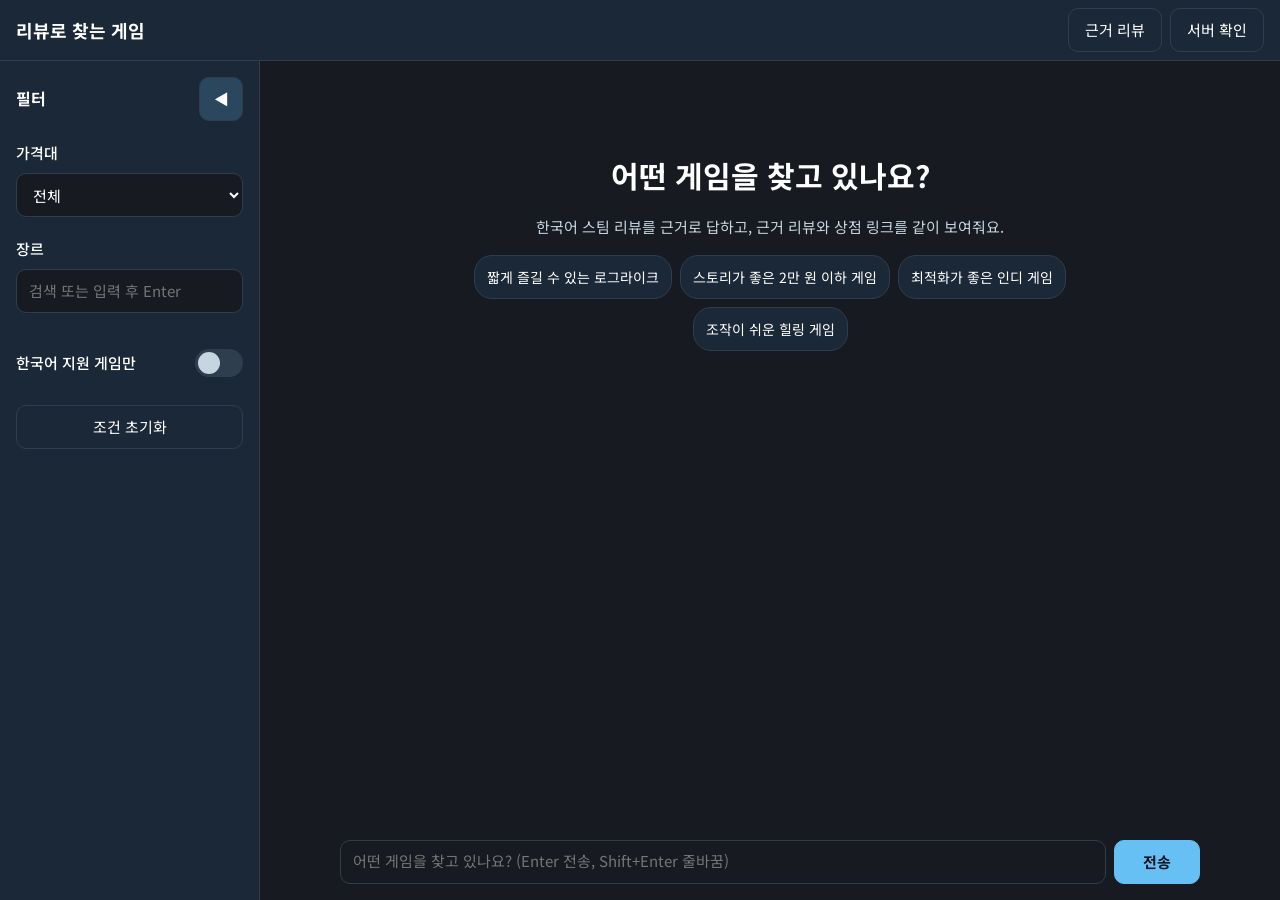
==== frontend/index.html @ 446d55ec "Add frontend Co-Authored-By: Claude Sonnet 5.5 <noreply@anthropic.com>" ====
<!DOCTYPE html>
<html lang="ko">
<head>
  <meta charset="UTF-8">
  <meta name="viewport" content="width=device-width, initial-scale=1">
  <title>리뷰로 찾는 게임</title>
  <link rel="preconnect" href="https://fonts.googleapis.com">
  <link rel="preconnect" href="https://fonts.gstatic.com" crossorigin>
  <link href="https://fonts.googleapis.com/css2?family=Noto+Sans+KR:wght@400;500;700&display=swap" rel="stylesheet">
  <link rel="stylesheet" href="css/style.css">
</head>
<body>
  <header class="header">
    <button id="btn-filter" class="btn btn-ghost only-mobile" aria-controls="filters" aria-expanded="false">필터</button>
    <h1 class="brand">리뷰로 찾는 게임</h1>
    <div class="header-actions">
      <button id="btn-panel" class="btn" aria-controls="panel" aria-expanded="false">근거 리뷰</button>
      <button id="btn-health" class="btn">서버 확인</button>
    </div>
  </header>

  <div class="main">
    <aside id="filters" class="filters" aria-label="필터">
      <div class="filters-body">
      <div class="filters-head">
        <h2>필터</h2>
        <button id="btn-filter-fold" class="btn btn-icon only-desktop" aria-controls="filters" aria-expanded="true" aria-label="필터 접기/펴기"><span aria-hidden="true">◀</span></button>
        <button id="btn-filter-close" class="btn btn-icon only-mobile" aria-label="필터 닫기">✕</button>
      </div>

      <div class="field">
        <label for="price-select">가격대</label>
        <select id="price-select"></select>
        <div id="price-custom" class="price-custom" hidden>
          <input id="price-min" type="number" min="0" step="1000" inputmode="numeric" placeholder="최소(원)" aria-label="최소 가격">
          <span aria-hidden="true">~</span>
          <input id="price-max" type="number" min="0" step="1000" inputmode="numeric" placeholder="최대(원)" aria-label="최대 가격">
        </div>
        <p id="price-warn" class="warn" role="alert" hidden>최소 가격이 최대 가격보다 커요. 값을 확인해 주세요.</p>
      </div>

      <div class="field">
        <label for="genre-input">장르</label>
        <div class="combo">
          <input id="genre-input" type="text" autocomplete="off" placeholder="검색 또는 입력 후 Enter"
                 role="combobox" aria-expanded="false" aria-controls="genre-list">
          <ul id="genre-list" class="combo-list" role="listbox" hidden></ul>
        </div>
        <div id="genre-chips" class="chips"></div>
      </div>

      <div class="field row">
        <label for="korean-only">한국어 지원 게임만</label>
        <input id="korean-only" class="switch" type="checkbox" role="switch">
      </div>

      <button id="btn-reset" class="btn btn-block">조건 초기화</button>
      </div>
    </aside>

    <main class="chat">
      <div id="scroll" class="scroll">
        <div id="applied" class="applied" aria-live="polite"></div>
        <section id="welcome" class="welcome"></section>
        <div id="messages" class="messages" aria-live="polite"></div>
      </div>
      <div class="composer">
        <div id="suggest" class="chips suggest"></div>
        <form id="form" class="form">
          <textarea id="input" rows="1" placeholder="어떤 게임을 찾고 있나요? (Enter 전송, Shift+Enter 줄바꿈)" aria-label="질문 입력"></textarea>
          <button id="btn-send" class="btn btn-primary" type="submit">전송</button>
        </form>
      </div>
    </main>

    <aside id="panel" class="panel" aria-label="근거 리뷰" hidden>
      <div class="panel-head">
        <h2>근거 리뷰</h2>
        <button id="btn-panel-close" class="btn btn-icon" aria-label="근거 리뷰 닫기">✕</button>
      </div>
      <div id="panel-body" class="panel-body"></div>
    </aside>
  </div>

  <div id="scrim" class="scrim" hidden></div>
  <div id="toast" class="toast" role="status" aria-live="polite" hidden></div>

  <script src="js/data.js"></script>
  <script src="js/app.js"></script>
</body>
</html>
---- frontend/css/style.css ----
:root {
  --bg: #171A21;
  --surface: #1B2838;
  --surface-2: #2A475E;
  --accent: #66C0F4;
  --text: #FFFFFF;
  --text-sub: #C7D5E0;
  --muted: #8F98A0;
  --negative: #D9534F;
  --negative-text: #FF8F8A; /* 어두운 배경에서 4.5:1 확보용 밝은 적색 */
  --neg-soft: #9A6462; /* 채도 낮춘 적색 (근거 리뷰용) */
  --neg-soft-text: #D6A3A1;
  --border: #2F3E4E;
  --radius: 12px;
  --shadow: 0 2px 8px rgba(0, 0, 0, .25);
}
* { box-sizing: border-box; }
[hidden] { display: none !important; }
html, body { height: 100%; margin: 0; }
body { background: var(--bg); color: var(--text-sub); font: 15px/1.6 "Noto Sans KR", system-ui, sans-serif; display: flex; flex-direction: column; }
h1, h2, h3, p { margin: 0; }
:focus-visible { outline: 3px solid var(--accent); outline-offset: 2px; }

/* 공통 버튼/입력 */
.btn { min-height: 44px; min-width: 44px; padding: 0 16px; border: 1px solid var(--border); border-radius: 10px; background: var(--surface); color: var(--text); font: inherit; cursor: pointer; }
.btn:hover, .btn[aria-expanded="true"] { background: var(--surface-2); }
.btn-primary { background: var(--accent); color: #0b1620; border-color: var(--accent); font-weight: 700; }
.btn-primary:hover { background: #8fd0f8; }
.btn:disabled, textarea:disabled { opacity: .55; cursor: not-allowed; }
.btn-ghost { background: transparent; }
.btn-icon { padding: 0; }
.btn-block { width: 100%; }
select, input[type=text], input[type=number], textarea { width: 100%; min-height: 44px; padding: 8px 12px; border: 1px solid var(--border); border-radius: 10px; background: var(--bg); color: var(--text); font: inherit; }
.only-mobile { display: none; }

/* 헤더 */
.header { display: flex; align-items: center; gap: 12px; padding: 8px 16px; background: var(--surface); border-bottom: 1px solid var(--border); }
.brand { font-size: 18px; font-weight: 700; color: var(--text); flex: 1; }
.header-actions { display: flex; gap: 8px; }

/* 본문 3영역 */
.main { flex: 1; display: flex; min-height: 0; }
.filters { width: 260px; flex: none; background: var(--surface); border-right: 1px solid var(--border); display: flex; }
.filters-body { flex: 1; min-width: 0; padding: 16px; overflow-y: auto; display: flex; flex-direction: column; gap: 20px; }
.filters { transition: width .2s; overflow: hidden; }
.filters.folded { width: 56px; cursor: pointer; }
.filters.folded .filters-body { padding: 8px; align-items: center; }
.filters.folded .filters-body > :not(.filters-head), .filters.folded h2 { display: none; }
.filters.folded #btn-filter-fold span { display: inline-block; transform: rotate(180deg); }
.only-desktop { display: inline-block; }
input[type=number]::-webkit-inner-spin-button, input[type=number]::-webkit-outer-spin-button { -webkit-appearance: none; margin: 0; }
input[type=number] { -moz-appearance: textfield; appearance: textfield; }
.filters-head { display: flex; justify-content: space-between; align-items: center; }
.filters h2, .panel h2 { font-size: 16px; color: var(--text); }
.field { display: flex; flex-direction: column; gap: 8px; }
.field.row { flex-direction: row; justify-content: space-between; align-items: center; }
.field label { color: var(--text); font-weight: 500; }
.price-custom { display: flex; align-items: center; gap: 6px; }
.warn { color: var(--negative-text); font-size: 13px; }

/* 스위치 */
.switch { appearance: none; width: 48px; height: 28px; border-radius: 14px; background: var(--border); position: relative; cursor: pointer; flex: none; margin: 8px 0; }
.switch::after { content: ""; position: absolute; top: 3px; left: 3px; width: 22px; height: 22px; border-radius: 50%; background: var(--text-sub); transition: transform .15s; }
.switch:checked { background: var(--accent); }
.switch:checked::after { transform: translateX(20px); background: #0b1620; }

/* 장르 콤보박스 */
.combo { position: relative; }
.combo-list { position: absolute; z-index: 5; left: 0; right: 0; top: 100%; margin: 4px 0 0; padding: 4px; list-style: none; max-height: 220px; overflow-y: auto; background: var(--bg); border: 1px solid var(--border); border-radius: 10px; box-shadow: var(--shadow); }
.combo-list button { width: 100%; min-height: 44px; text-align: left; padding: 0 12px; border: 0; border-radius: 8px; background: transparent; color: var(--text); font: inherit; cursor: pointer; }
.combo-list button:hover { background: var(--surface-2); }

/* 칩 */
.chips { display: flex; flex-wrap: wrap; gap: 8px; }
.chip { display: inline-flex; align-items: center; gap: 6px; min-height: 36px; padding: 0 12px; border-radius: 18px; background: var(--surface-2); color: var(--text); font-size: 14px; border: 1px solid transparent; }
button.chip { min-height: 44px; cursor: pointer; font: inherit; font-size: 14px; background: var(--surface); border-color: var(--border); }
button.chip:hover { background: var(--surface-2); }
.chip .x { background: none; border: 0; color: var(--text); cursor: pointer; min-width: 44px; min-height: 44px; margin: -4px -10px -4px -6px; font-size: 14px; }

/* 채팅 */
.chat { flex: 1; min-width: 0; display: flex; flex-direction: column; }
.scroll { flex: 1; overflow-y: auto; padding: 0 16px 16px; }
.applied { position: sticky; top: 0; z-index: 2; background: var(--bg); padding: 12px 0 8px; display: flex; flex-wrap: wrap; gap: 8px; align-items: center; font-size: 14px; color: var(--muted); }
.applied:empty { display: none; }
.welcome { max-width: 640px; margin: 10vh auto 0; text-align: center; transition: opacity .25s; display: flex; flex-direction: column; gap: 16px; align-items: center; }
.welcome.fade { opacity: 0; }
.welcome h2 { font-size: 30px; color: var(--text); }
.welcome .chips { justify-content: center; }
.messages { max-width: 860px; margin: 0 auto; display: flex; flex-direction: column; gap: 16px; padding-top: 8px; }
.msg { max-width: 92%; padding: 12px 16px; border-radius: var(--radius); box-shadow: var(--shadow); }
.msg.user { align-self: flex-end; background: var(--surface-2); color: var(--text); white-space: pre-wrap; overflow-wrap: anywhere; }
.msg.bot { align-self: flex-start; background: var(--surface); width: 100%; max-width: 100%; }
.msg.bot p + p { margin-top: 6px; }
.msg.loading { align-self: flex-start; background: var(--surface); color: var(--muted); }
.msg.warn, .msg.error { align-self: flex-start; background: var(--surface); border: 1px solid var(--negative); color: var(--negative-text); }

/* 게임 카드 */
.cards { display: grid; grid-template-columns: repeat(3, 1fr); gap: 12px; margin-top: 12px; }
.card { background: var(--bg); border: 1px solid var(--border); border-radius: var(--radius); padding: 14px; display: flex; flex-direction: column; gap: 8px; }
.card h3 { font-size: 16px; color: var(--text); overflow-wrap: anywhere; }
.badge { display: inline-block; padding: 2px 10px; border-radius: 12px; font-size: 13px; border: 1px solid var(--border); width: fit-content; }
.badge.ok { color: var(--accent); border-color: var(--accent); }
.badge.no { color: var(--muted); }
.counts { font-size: 14px; }
.pos { color: var(--accent); }
.neg { color: var(--negative-text); }
.links { display: flex; flex-wrap: wrap; gap: 8px; margin-top: auto; }
.link { display: inline-flex; align-items: center; min-height: 44px; padding: 0 4px; color: var(--accent); background: none; border: 0; font: inherit; text-decoration: underline; cursor: pointer; }
.link:hover { color: var(--text); }

/* 입력 영역 */
.composer { padding: 8px 16px 16px; max-width: 892px; width: 100%; margin: 0 auto; }
.suggest { margin-bottom: 8px; }
.form { display: flex; gap: 8px; align-items: flex-end; }
.form .btn { flex: none; white-space: nowrap; padding: 0 28px; }
.form textarea { resize: none; max-height: 140px; }

/* 근거 리뷰 패널 */
.panel { width: 380px; flex: none; display: flex; flex-direction: column; background: var(--surface); border-left: 1px solid var(--border); }
.panel-head { display: flex; justify-content: space-between; align-items: center; padding: 8px 16px; border-bottom: 1px solid var(--border); }
.panel-body { flex: 1; overflow-y: auto; padding: 16px; display: flex; flex-direction: column; gap: 12px; }
.tabs { display: flex; gap: 6px; overflow-x: auto; }
.tab { flex: none; min-height: 44px; padding: 0 14px; border-radius: 10px; border: 1px solid var(--border); background: var(--bg); color: var(--text-sub); font: inherit; cursor: pointer; }
.tab[aria-selected="true"] { background: var(--surface-2); color: var(--text); border-color: var(--accent); }
.panel-title { display: flex; flex-wrap: wrap; align-items: center; gap: 8px; }
.panel-title h3 { font-size: 17px; color: var(--text); flex: 1; min-width: 0; overflow-wrap: anywhere; }
.panel-title .link { min-height: 32px; }
.review { background: var(--bg); border: 1px solid var(--border); border-radius: var(--radius); padding: 12px; display: flex; flex-direction: column; gap: 6px; }
.review.up { border-left: 4px solid var(--accent); }
.review.down { border-left: 4px solid var(--neg-soft); }
.review .neg { color: var(--neg-soft-text); }
.badge.bad { color: var(--neg-soft-text); border-color: var(--neg-soft); background: rgba(168, 96, 94, .15); }
.review .link { font-size: 12px; }
.review-top { display: flex; font-weight: 700; }
.review-meta, .review-votes { font-size: 13px; color: var(--muted); }
.review-text { color: var(--text); overflow-wrap: anywhere; }
.empty { color: var(--muted); }

/* 토스트/스크림 */
.toast { position: fixed; left: 50%; bottom: 24px; transform: translateX(-50%); z-index: 30; max-width: 90vw; padding: 12px 18px; border-radius: var(--radius); background: var(--surface-2); color: var(--text); box-shadow: var(--shadow); }
.scrim { position: fixed; inset: 0; background: rgba(0, 0, 0, .55); z-index: 15; }

/* 모바일 */
@media (max-width: 768px) {
  .only-mobile { display: inline-block; }
  .brand { font-size: 16px; }
  .header { padding: 8px; gap: 6px; }
  .header .btn { padding: 0 10px; }
  .only-desktop { display: none; }
  .filters { position: fixed; z-index: 20; top: 0; bottom: 0; left: 0; width: min(300px, 85vw); transform: translateX(-100%); transition: transform .2s; visibility: hidden; }
  .filters.open { transform: none; visibility: visible; }
  .panel { position: fixed; z-index: 20; left: 0; right: 0; bottom: 0; width: 100%; height: 75vh; border-left: 0; border-top: 1px solid var(--border); border-radius: 14px 14px 0 0; }
  .cards { grid-template-columns: 1fr; }
  .welcome h2 { font-size: 24px; }
  .msg { max-width: 100%; }
}
@media (prefers-reduced-motion: reduce) { * { transition: none !important; } }
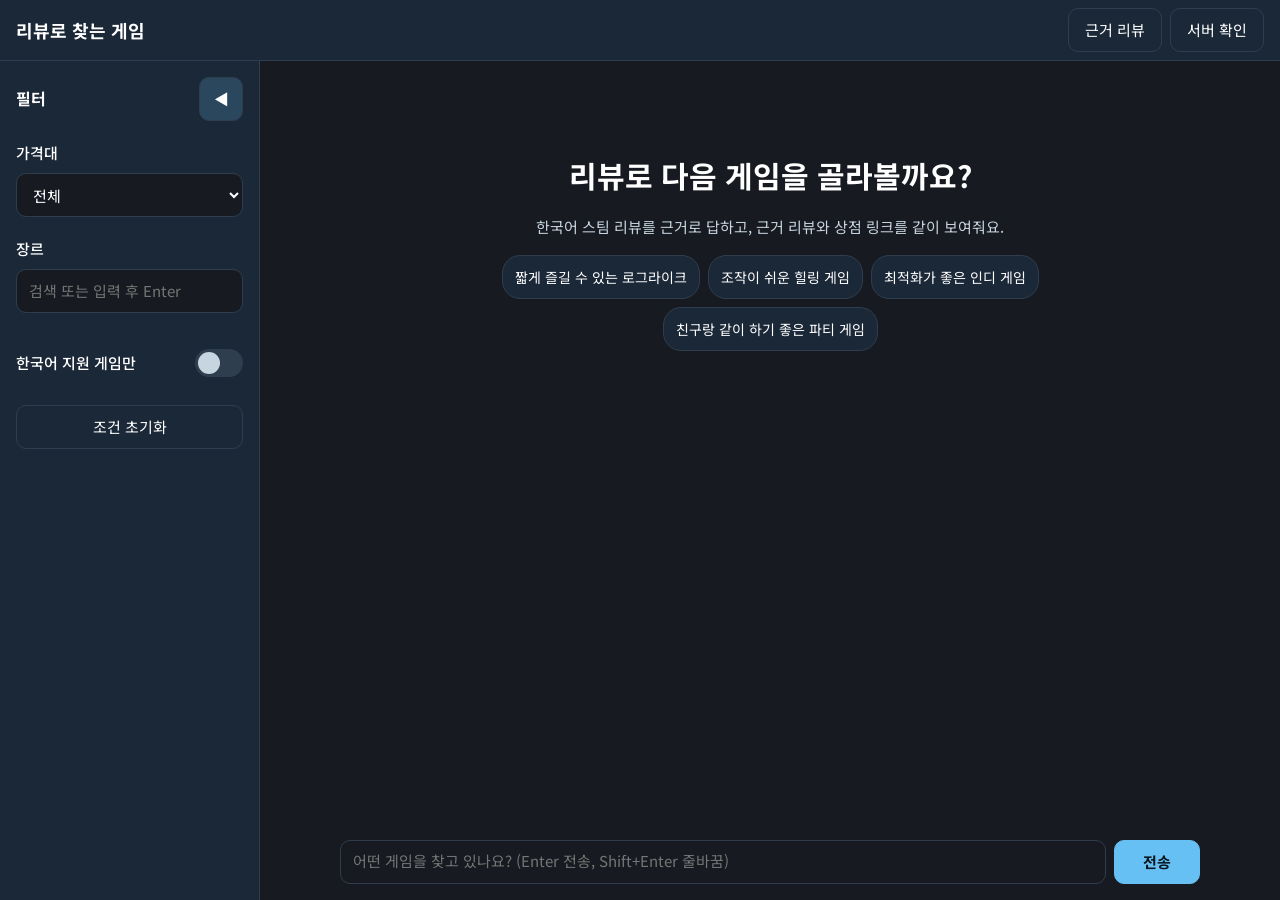
==== commit 5c6cdfcb: "Add panel resizer for filter section in index.html" ====
--- a/frontend/index.html
+++ b/frontend/index.html
@@ -21,6 +21,8 @@
 
   <div class="main">
     <aside id="filters" class="filters" aria-label="필터">
+      <div id="panel-resizer" class="panel-resizer" role="separator" aria-orientation="vertical"
+      aria-label="근거 리뷰 창 너비 조절 (좌우 화살표키)" tabindex="0"></div>
       <div class="filters-body">
       <div class="filters-head">
         <h2>필터</h2>
--- a/frontend/css/style.css
+++ b/frontend/css/style.css
@@ -1,4 +1,5 @@
 :root {
+  color-scheme: dark;  
   --bg: #171A21;
   --surface: #1B2838;
   --surface-2: #2A475E;
@@ -155,3 +156,13 @@
   .msg { max-width: 100%; }
 }
 @media (prefers-reduced-motion: reduce) { * { transition: none !important; } }
+
+/* 스크롤바: 모든 스크롤 영역 공통 */
+* { scrollbar-width: thin; scrollbar-color: var(--surface-2) transparent; }
+*:hover { scrollbar-color: var(--accent) transparent; }
+@supports not (scrollbar-color: auto) {   /* scrollbar-color를 모르는 구형 브라우저용 */
+  ::-webkit-scrollbar { width: 10px; height: 10px; }
+  ::-webkit-scrollbar-track { background: transparent; }
+  ::-webkit-scrollbar-thumb { background: var(--surface-2); border-radius: 8px; border: 2px solid var(--bg); }
+  ::-webkit-scrollbar-thumb:hover { background: var(--accent); }
+}
